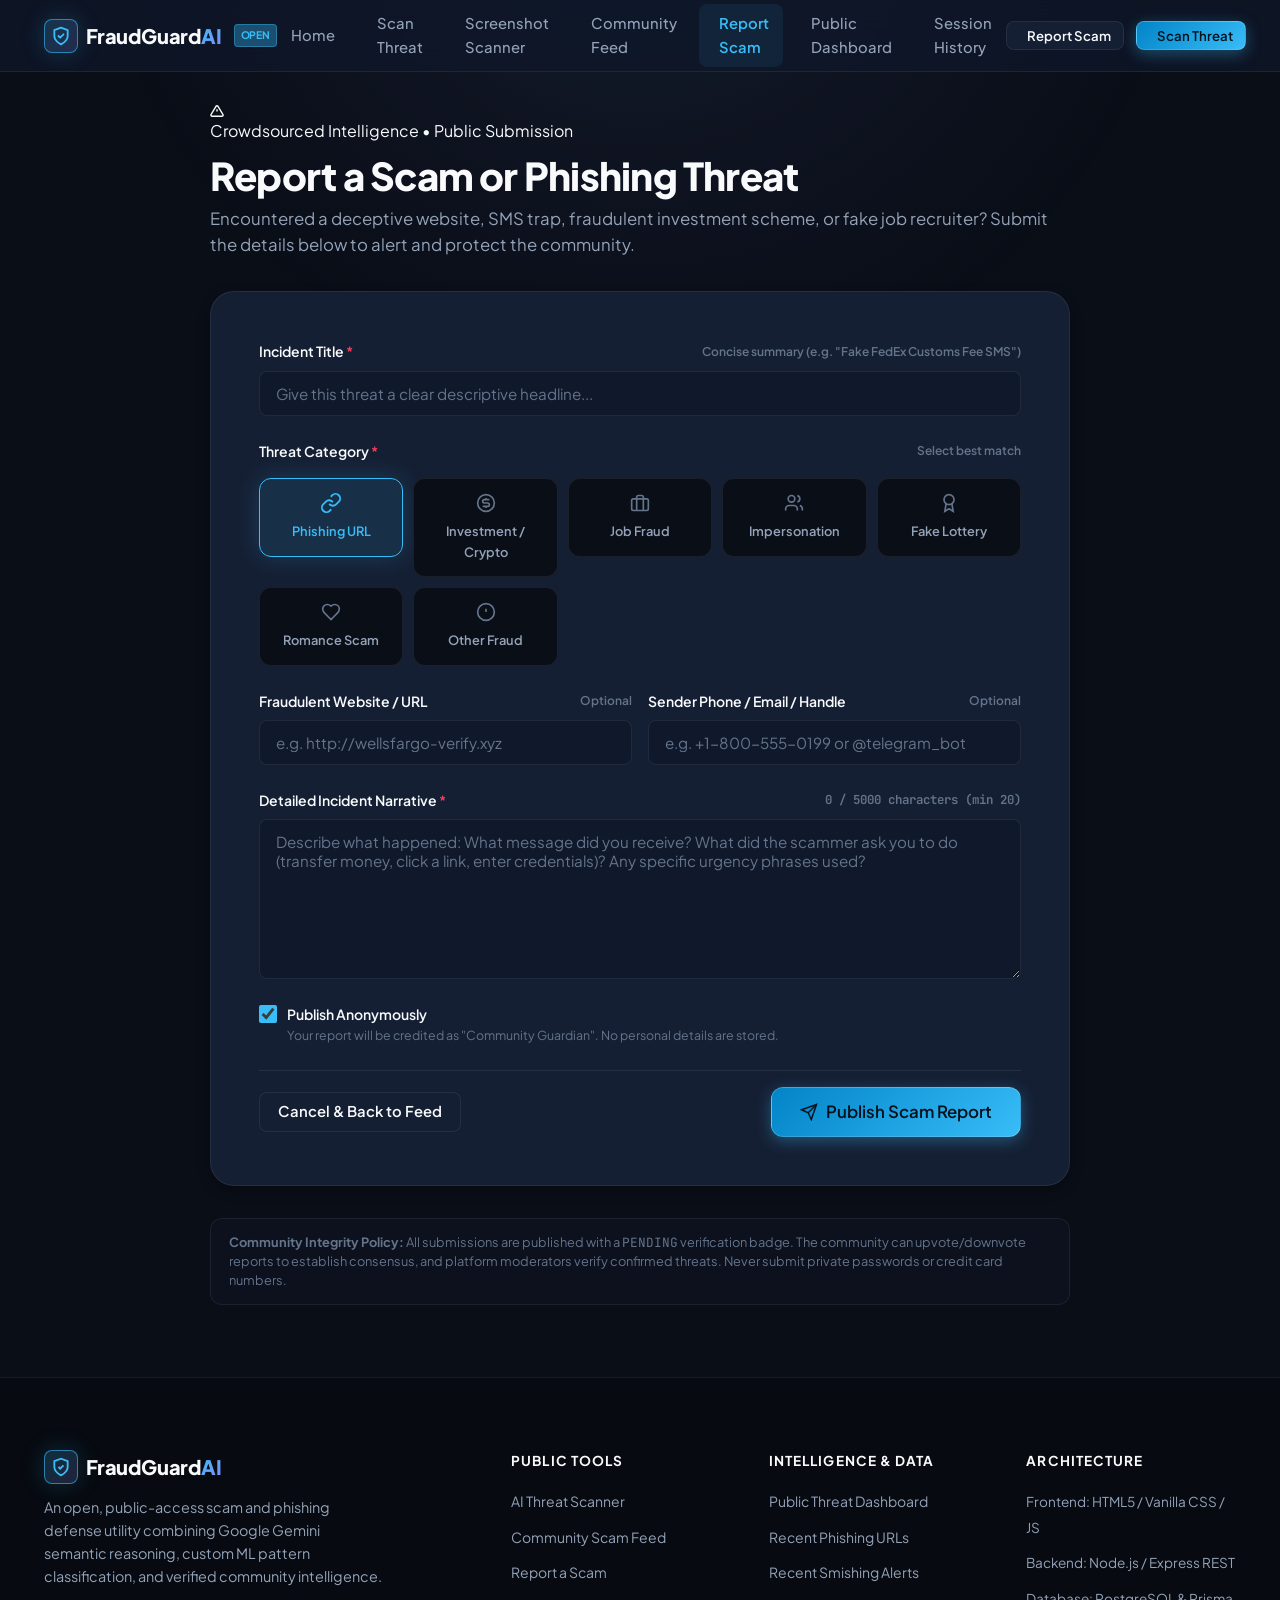
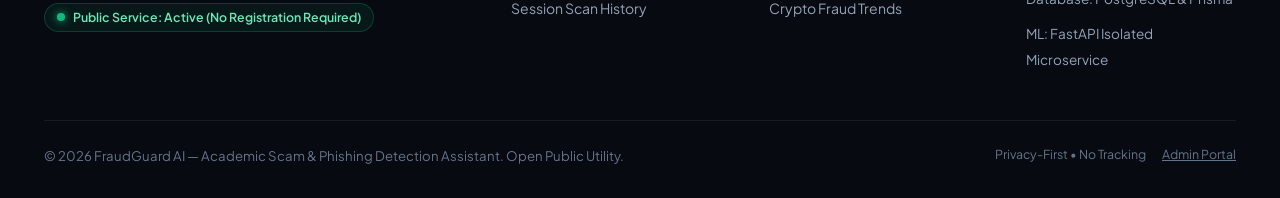
==== pages/report.html @ fe442805 "Initial commit: FraudGuard AI frontend - HTML, CSS, JS pages and components" ====
<!DOCTYPE html>
<html lang="en">
<head>
  <meta charset="UTF-8">
  <meta name="viewport" content="width=device-width, initial-scale=1.0">
  <meta name="description" content="Report a scam, phishing website, or fraud attempt on FraudGuard AI - open public scam reporting without an account.">
  <title>Report a Scam — FraudGuard AI</title>

  <!-- Google Fonts -->
  <link rel="preconnect" href="https://fonts.googleapis.com">
  <link rel="preconnect" href="https://fonts.gstatic.com" crossorigin>
  <link href="https://fonts.googleapis.com/css2?family=JetBrains+Mono:wght@400;500;600&family=Plus+Jakarta+Sans:wght@300;400;500;600;700;800&display=swap" rel="stylesheet">

  <!-- Core Design System & Page Styles -->
  <link rel="stylesheet" href="../css/variables.css">
  <link rel="stylesheet" href="../css/base.css">
  <link rel="stylesheet" href="../css/components.css">
  <link rel="stylesheet" href="../css/report.css">
</head>
<body>

  <!-- Shared Navigation Bar Mount -->
  <div id="navbar-mount"></div>

  <!-- Toast Notification Container -->
  <div id="toast-container"></div>

  <main class="main-content">
    <div class="app-container report-container">
      
      <!-- Page Header -->
      <div class="report-header">
        <div class="hero-pill" style="margin-bottom: var(--space-xs);">
          <svg width="14" height="14" viewBox="0 0 24 24" fill="none" stroke="currentColor" stroke-width="2.5"><path d="M10.29 3.86L1.82 18a2 2 0 0 0 1.71 3h16.94a2 2 0 0 0 1.71-3L13.71 3.86a2 2 0 0 0-3.42 0z"/><line x1="12" y1="9" x2="12" y2="13"/><line x1="12" y1="17" x2="12.01" y2="17"/></svg>
          <span>Crowdsourced Intelligence • Public Submission</span>
        </div>
        <h1 style="font-size: clamp(2rem, 3vw, 2.5rem);">Report a Scam or Phishing Threat</h1>
        <p style="font-size: 1.05rem; margin-top: 6px;">
          Encountered a deceptive website, SMS trap, fraudulent investment scheme, or fake job recruiter? Submit the details below to alert and protect the community.
        </p>
      </div>

      <!-- Success Confirmation Banner -->
      <div id="report-success-banner" class="report-success-banner">
        <div style="font-size:2rem; line-height:1; margin-bottom:8px;">✓</div>
        <h3 style="color:var(--success); font-size:1.25rem;">Scam Report Submitted Successfully</h3>
        <p style="font-size:0.9rem; color:var(--text-muted); margin-top:4px;">
          Thank you for strengthening community defense. Redirecting to the live community scam feed...
        </p>
      </div>

      <!-- Main Reporting Form Card -->
      <div class="report-card">
        <form id="report-scam-form" novalidate>
          
          <!-- 1. Scam Title -->
          <div class="form-group">
            <label class="form-label" for="report-title">
              <span>Incident Title <span style="color:var(--danger)">*</span></span>
              <span style="font-size:0.75rem; color:var(--text-dim);">Concise summary (e.g. "Fake FedEx Customs Fee SMS")</span>
            </label>
            <input type="text" id="report-title" class="form-input" placeholder="Give this threat a clear descriptive headline..." maxlength="150" required>
            <div id="report-title-error" class="field-error-msg">Please enter a valid descriptive title.</div>
          </div>

          <!-- 2. Scam Category -->
          <div class="form-group">
            <label class="form-label">
              <span>Threat Category <span style="color:var(--danger)">*</span></span>
              <span style="font-size:0.75rem; color:var(--text-dim);">Select best match</span>
            </label>

            <div class="category-select-grid">
              <label class="category-radio-card">
                <input type="radio" name="category" value="PHISHING" checked>
                <div class="category-radio-content">
                  <svg viewBox="0 0 24 24" fill="none" stroke="currentColor" stroke-width="2"><path d="M10 13a5 5 0 0 0 7.54.54l3-3a5 5 0 0 0-7.07-7.07l-1.72 1.71"/><path d="M14 11a5 5 0 0 0-7.54-.54l-3 3a5 5 0 0 0 7.07 7.07l1.71-1.71"/></svg>
                  <span>Phishing URL</span>
                </div>
              </label>

              <label class="category-radio-card">
                <input type="radio" name="category" value="INVESTMENT">
                <div class="category-radio-content">
                  <svg viewBox="0 0 24 24" fill="none" stroke="currentColor" stroke-width="2"><circle cx="12" cy="12" r="10"/><path d="M16 8h-6a2 2 0 1 0 0 4h4a2 2 0 1 1 0 4H8"/><path d="M12 6v2m0 8v2"/></svg>
                  <span>Investment / Crypto</span>
                </div>
              </label>

              <label class="category-radio-card">
                <input type="radio" name="category" value="JOB_FRAUD">
                <div class="category-radio-content">
                  <svg viewBox="0 0 24 24" fill="none" stroke="currentColor" stroke-width="2"><rect x="2" y="7" width="20" height="14" rx="2" ry="2"/><path d="M16 21V5a2 2 0 0 0-2-2h-4a2 2 0 0 0-2 2v16"/></svg>
                  <span>Job Fraud</span>
                </div>
              </label>

              <label class="category-radio-card">
                <input type="radio" name="category" value="IMPERSONATION">
                <div class="category-radio-content">
                  <svg viewBox="0 0 24 24" fill="none" stroke="currentColor" stroke-width="2"><path d="M16 21v-2a4 4 0 0 0-4-4H6a4 4 0 0 0-4 4v2"/><circle cx="9" cy="7" r="4"/><path d="M22 21v-2a4 4 0 0 0-3-3.87"/><path d="M16 3.13a4 4 0 0 1 0 7.75"/></svg>
                  <span>Impersonation</span>
                </div>
              </label>

              <label class="category-radio-card">
                <input type="radio" name="category" value="LOTTERY">
                <div class="category-radio-content">
                  <svg viewBox="0 0 24 24" fill="none" stroke="currentColor" stroke-width="2"><circle cx="12" cy="8" r="6"/><path d="M15.477 12.89 17 22l-5-3-5 3 1.523-9.11"/></svg>
                  <span>Fake Lottery</span>
                </div>
              </label>

              <label class="category-radio-card">
                <input type="radio" name="category" value="ROMANCE">
                <div class="category-radio-content">
                  <svg viewBox="0 0 24 24" fill="none" stroke="currentColor" stroke-width="2"><path d="M19 14c1.49-1.46 3-3.21 3-5.5A5.5 5.5 0 0 0 16.5 3c-1.76 0-3 .5-4.5 2-1.5-1.5-2.74-2-4.5-2A5.5 5.5 0 0 0 2 8.5c0 2.3 1.5 4.05 3 5.5l7 7Z"/></svg>
                  <span>Romance Scam</span>
                </div>
              </label>

              <label class="category-radio-card">
                <input type="radio" name="category" value="OTHER">
                <div class="category-radio-content">
                  <svg viewBox="0 0 24 24" fill="none" stroke="currentColor" stroke-width="2"><circle cx="12" cy="12" r="10"/><line x1="12" y1="8" x2="12" y2="12"/><line x1="12" y1="16" x2="12.01" y2="16"/></svg>
                  <span>Other Fraud</span>
                </div>
              </label>
            </div>
            <div id="report-category-error" class="field-error-msg">Please pick a category.</div>
          </div>

          <!-- 3. Source Evidence (URL & Contact) -->
          <div style="display:grid; grid-template-columns:1fr 1fr; gap:var(--space-md);">
            <div class="form-group" style="margin-bottom:0;">
              <label class="form-label" for="report-source-url">
                <span>Fraudulent Website / URL</span>
                <span style="font-size:0.75rem; color:var(--text-dim);">Optional</span>
              </label>
              <input type="text" id="report-source-url" class="form-input" placeholder="e.g. http://wellsfargo-verify.xyz" spellcheck="false">
            </div>

            <div class="form-group" style="margin-bottom:0;">
              <label class="form-label" for="report-source-contact">
                <span>Sender Phone / Email / Handle</span>
                <span style="font-size:0.75rem; color:var(--text-dim);">Optional</span>
              </label>
              <input type="text" id="report-source-contact" class="form-input" placeholder="e.g. +1-800-555-0199 or @telegram_bot">
            </div>
          </div>

          <!-- 4. Detailed Description -->
          <div class="form-group" style="margin-top:var(--space-lg);">
            <div class="form-label">
              <span>Detailed Incident Narrative <span style="color:var(--danger)">*</span></span>
              <span id="report-desc-counter" style="font-size:0.775rem; font-family:var(--font-mono); color:var(--text-dim);">0 / 5000 characters (min 20)</span>
            </div>
            <textarea id="report-description" class="form-textarea" style="min-height:160px;" placeholder="Describe what happened: What message did you receive? What did the scammer ask you to do (transfer money, click a link, enter credentials)? Any specific urgency phrases used?" required></textarea>
            <div id="report-desc-error" class="field-error-msg">Please write at least 20 characters describing the incident.</div>
          </div>

          <!-- 5. Anonymous Submission Checkbox -->
          <div class="form-group">
            <label class="checkbox-label">
              <input type="checkbox" id="report-anonymous" checked>
              <div>
                <span style="font-weight:600; color:var(--text-main);">Publish Anonymously</span>
                <div style="font-size:0.775rem; color:var(--text-dim);">
                  Your report will be credited as "Community Guardian". No personal details are stored.
                </div>
              </div>
            </label>
          </div>

          <!-- 6. Submit Button & Actions -->
          <div style="display:flex; justify-content:space-between; align-items:center; padding-top:var(--space-md); border-top:1px solid var(--border-subtle); flex-wrap:wrap; gap:var(--space-md);">
            <a href="feed.html" class="btn btn-secondary">Cancel & Back to Feed</a>
            <button id="report-submit-btn" type="submit" class="btn btn-primary btn-lg">
              <svg width="18" height="18" viewBox="0 0 24 24" fill="none" stroke="currentColor" stroke-width="2"><line x1="22" y1="2" x2="11" y2="13"/><polygon points="22 2 15 22 11 13 2 9 22 2"/></svg>
              Publish Scam Report
            </button>
          </div>

        </form>
      </div>

      <!-- Transparency Note -->
      <div style="margin-top:var(--space-xl); background:rgba(15, 23, 42, 0.4); border:1px solid var(--border-subtle); border-radius:var(--radius-md); padding:14px 18px; font-size:0.8rem; color:var(--text-dim); line-height:1.5;">
        <strong>Community Integrity Policy:</strong> All submissions are published with a <code>PENDING</code> verification badge. The community can upvote/downvote reports to establish consensus, and platform moderators verify confirmed threats. Never submit private passwords or credit card numbers.
      </div>

    </div>
  </main>

  <!-- Shared Footer Mount -->
  <div id="footer-mount"></div>

  <!-- Modular Scripts -->
  <script src="../js/config.js"></script>
  <script src="../js/storage.js"></script>
  <script src="../js/components/toast.js"></script>
  <script src="../js/components/navbar.js"></script>
  <script src="../js/components/footer.js"></script>
  <script src="../js/report.js"></script>
</body>
</html>
---- css/variables.css ----
/**
 * FraudGuard AI - Design System Variables & Tokens
 * Modern Cybersecurity & AI Aesthetics: Deep dark space canvas, neon cyan/indigo glow, crisp hierarchy.
 */

:root {
  /* Color Palette - Core Canvas & Surfaces */
  --bg-primary: #0a0e17;        /* Ultra deep slate blue */
  --bg-secondary: #0f172a;      /* Slate navy container */
  --bg-surface: #151f33;        /* Card surface */
  --bg-surface-hover: #1e2c47;  /* Hover card surface */
  --bg-glass: rgba(15, 23, 42, 0.75);
  --bg-glass-card: rgba(21, 31, 51, 0.65);
  --bg-glass-subtle: rgba(255, 255, 255, 0.03);

  /* Borders & Dividers */
  --border-subtle: rgba(255, 255, 255, 0.07);
  --border-card: rgba(148, 163, 184, 0.12);
  --border-focus: rgba(56, 189, 248, 0.6);
  --border-glass: rgba(255, 255, 255, 0.1);

  /* Primary Brand & AI Accent */
  --primary: #38bdf8;           /* Neon Cyan */
  --primary-glow: rgba(56, 189, 248, 0.35);
  --primary-hover: #0284c7;
  --secondary: #818cf8;         /* Electric Indigo */
  --secondary-glow: rgba(129, 140, 248, 0.35);
  --accent-purple: #c084fc;      /* AI Magenta / Purple */

  /* Semantic Status Colors */
  --danger: #f43f5e;            /* High Risk / Phishing / Scam */
  --danger-glow: rgba(244, 63, 94, 0.35);
  --danger-bg: rgba(244, 63, 94, 0.12);
  --danger-border: rgba(244, 63, 94, 0.3);

  --warning: #f59e0b;           /* Suspicious / Medium Risk */
  --warning-glow: rgba(245, 158, 11, 0.35);
  --warning-bg: rgba(245, 158, 11, 0.12);
  --warning-border: rgba(245, 158, 11, 0.3);

  --success: #10b981;           /* Legitimate / Safe */
  --success-glow: rgba(16, 185, 129, 0.35);
  --success-bg: rgba(16, 185, 129, 0.12);
  --success-border: rgba(16, 185, 129, 0.3);

  --info: #0ea5e9;              /* Neutral Analysis / System */
  --info-bg: rgba(14, 165, 233, 0.12);

  /* Typography Colors */
  --text-main: #f8fafc;         /* Bright high-contrast white */
  --text-muted: #94a3b8;        /* Soft secondary slate */
  --text-dim: #64748b;          /* Low priority tertiary slate */
  --text-inverse: #090d16;

  /* Typography Families */
  --font-sans: 'Plus Jakarta Sans', -apple-system, BlinkMacSystemFont, 'Segoe UI', Roboto, Oxygen, Ubuntu, Cantarell, sans-serif;
  --font-mono: 'JetBrains Mono', 'Fira Code', Menlo, Monaco, Consolas, monospace;

  /* Spacing Scale */
  --space-2xs: 0.25rem;  /* 4px */
  --space-xs: 0.5rem;   /* 8px */
  --space-sm: 0.75rem;  /* 12px */
  --space-md: 1rem;     /* 16px */
  --space-lg: 1.5rem;   /* 24px */
  --space-xl: 2rem;     /* 32px */
  --space-2xl: 3rem;    /* 48px */
  --space-3xl: 4.5rem;  /* 72px */

  /* Radius */
  --radius-xs: 4px;
  --radius-sm: 8px;
  --radius-md: 12px;
  --radius-lg: 16px;
  --radius-xl: 24px;
  --radius-full: 9999px;

  /* Shadows & Glows */
  --shadow-sm: 0 2px 4px rgba(0, 0, 0, 0.25);
  --shadow-md: 0 4px 12px rgba(0, 0, 0, 0.35);
  --shadow-lg: 0 10px 25px -5px rgba(0, 0, 0, 0.5);
  --shadow-glow-cyan: 0 0 25px rgba(56, 189, 248, 0.2);
  --shadow-glow-indigo: 0 0 30px rgba(129, 140, 248, 0.2);
  --shadow-glow-danger: 0 0 25px rgba(244, 63, 94, 0.25);

  /* Transitions */
  --transition-fast: 150ms cubic-bezier(0.4, 0, 0.2, 1);
  --transition-normal: 250ms cubic-bezier(0.4, 0, 0.2, 1);
  --transition-slow: 400ms cubic-bezier(0.16, 1, 0.3, 1);

  /* Container Max Width */
  --max-width: 1240px;
  --header-height: 72px;
}
---- css/base.css ----
/**
 * FraudGuard AI - Base Styles & Typography Reset
 */

@import url('https://fonts.googleapis.com/css2?family=JetBrains+Mono:wght@400;500;600&family=Plus+Jakarta+Sans:wght@300;400;500;600;700;800&display=swap');

*, *::before, *::after {
  box-sizing: border-box;
  margin: 0;
  padding: 0;
}

html {
  font-size: 16px;
  scroll-behavior: smooth;
  color-scheme: dark;
}

body {
  font-family: var(--font-sans);
  background-color: var(--bg-primary);
  color: var(--text-main);
  line-height: 1.6;
  min-height: 100vh;
  display: flex;
  flex-direction: column;
  overflow-x: hidden;
  -webkit-font-smoothing: antialiased;
  -moz-osx-font-smoothing: grayscale;
}

/* Background atmospheric cyber glow */
body::before {
  content: '';
  position: fixed;
  top: 0;
  left: 50%;
  transform: translateX(-50%);
  width: 100vw;
  height: 600px;
  background: radial-gradient(circle 800px at 50% -150px, rgba(56, 189, 248, 0.12), rgba(129, 140, 248, 0.05), transparent 70%);
  pointer-events: none;
  z-index: 0;
}

/* Typography elements */
h1, h2, h3, h4, h5, h6 {
  font-weight: 700;
  line-height: 1.25;
  color: var(--text-main);
  letter-spacing: -0.02em;
}

h1 {
  font-size: clamp(2.25rem, 4vw + 1rem, 3.5rem);
  font-weight: 800;
}

h2 {
  font-size: clamp(1.75rem, 2.5vw + 0.5rem, 2.35rem);
}

h3 {
  font-size: 1.35rem;
}

p {
  color: var(--text-muted);
}

a {
  color: var(--primary);
  text-decoration: none;
  transition: color var(--transition-fast);
}

a:hover {
  color: var(--primary-hover);
}

img, svg {
  display: block;
  max-width: 100%;
}

button, input, select, textarea {
  font-family: inherit;
  font-size: inherit;
  color: inherit;
}

button {
  cursor: pointer;
  border: none;
  background: none;
}

code, pre {
  font-family: var(--font-mono);
}

/* Scrollbar customization */
::-webkit-scrollbar {
  width: 8px;
  height: 8px;
}

::-webkit-scrollbar-track {
  background: var(--bg-primary);
}

::-webkit-scrollbar-thumb {
  background: #1e293b;
  border-radius: var(--radius-full);
}

::-webkit-scrollbar-thumb:hover {
  background: #334155;
}

/* Main Layout & Containers */
.app-container {
  width: 100%;
  max-width: var(--max-width);
  margin: 0 auto;
  padding: 0 var(--space-lg);
  position: relative;
  z-index: 1;
}

.main-content {
  flex: 1;
  display: flex;
  flex-direction: column;
}

.page-section {
  padding: var(--space-3xl) 0;
  position: relative;
}

/* Text Gradient Utilities */
.gradient-text-cyan {
  background: linear-gradient(135deg, #38bdf8 0%, #818cf8 100%);
  -webkit-background-clip: text;
  -webkit-text-fill-color: transparent;
}

.gradient-text-gold {
  background: linear-gradient(135deg, #fbbf24 0%, #f59e0b 100%);
  -webkit-background-clip: text;
  -webkit-text-fill-color: transparent;
}

.gradient-text-danger {
  background: linear-gradient(135deg, #fb7185 0%, #e11d48 100%);
  -webkit-background-clip: text;
  -webkit-text-fill-color: transparent;
}

/* Accessibility */
.sr-only {
  position: absolute;
  width: 1px;
  height: 1px;
  padding: 0;
  margin: -1px;
  overflow: hidden;
  clip: rect(0, 0, 0, 0);
  white-space: nowrap;
  border: 0;
}
---- css/components.css ----
/**
 * FraudGuard AI - Reusable UI Components
 */

/* ==========================================================================
   1. NAVIGATION BAR
   ========================================================================== */
.site-header {
  position: sticky;
  top: 0;
  height: var(--header-height);
  background: var(--bg-glass);
  backdrop-filter: blur(16px);
  -webkit-backdrop-filter: blur(16px);
  border-bottom: 1px solid var(--border-subtle);
  z-index: 1000;
  display: flex;
  align-items: center;
}

.header-inner {
  display: flex;
  align-items: center;
  justify-content: space-between;
  width: 100%;
}

.brand-logo {
  display: flex;
  align-items: center;
  gap: var(--space-xs);
  text-decoration: none;
  font-size: 1.25rem;
  font-weight: 800;
  color: var(--text-main);
  letter-spacing: -0.01em;
}

.brand-icon {
  width: 34px;
  height: 34px;
  background: linear-gradient(135deg, rgba(56, 189, 248, 0.2), rgba(129, 140, 248, 0.2));
  border: 1px solid var(--border-focus);
  border-radius: var(--radius-sm);
  display: flex;
  align-items: center;
  justify-content: center;
  color: var(--primary);
  box-shadow: var(--shadow-glow-cyan);
}

.brand-badge {
  font-size: 0.65rem;
  padding: 2px 6px;
  background: var(--primary-glow);
  color: var(--primary);
  border-radius: var(--radius-xs);
  border: 1px solid rgba(56, 189, 248, 0.4);
  text-transform: uppercase;
  font-weight: 700;
  margin-left: 4px;
}

.nav-links {
  display: flex;
  align-items: center;
  list-style: none;
  gap: var(--space-xs);
}

.nav-link {
  display: inline-flex;
  align-items: center;
  gap: 6px;
  padding: 8px 14px;
  font-size: 0.925rem;
  font-weight: 500;
  color: var(--text-muted);
  border-radius: var(--radius-sm);
  transition: all var(--transition-fast);
}

.nav-link:hover {
  color: var(--text-main);
  background: var(--bg-glass-subtle);
}

.nav-link.active {
  color: var(--primary);
  background: rgba(56, 189, 248, 0.08);
  font-weight: 600;
}

.nav-actions {
  display: flex;
  align-items: center;
  gap: var(--space-sm);
}

.mobile-menu-btn {
  display: none;
  padding: 8px;
  color: var(--text-main);
  border-radius: var(--radius-sm);
}

/* ==========================================================================
   2. BUTTONS
   ========================================================================== */
.btn {
  display: inline-flex;
  align-items: center;
  justify-content: center;
  gap: 8px;
  font-weight: 600;
  font-size: 0.925rem;
  padding: 10px 18px;
  border-radius: var(--radius-sm);
  transition: all var(--transition-fast);
  cursor: pointer;
  white-space: nowrap;
  line-height: 1.2;
  text-decoration: none;
}

.btn-sm {
  padding: 6px 12px;
  font-size: 0.825rem;
}

.btn-lg {
  padding: 14px 28px;
  font-size: 1.05rem;
  border-radius: var(--radius-md);
}

.btn-primary {
  background: linear-gradient(135deg, #0284c7 0%, #38bdf8 100%);
  color: #04121e;
  box-shadow: 0 4px 15px rgba(56, 189, 248, 0.35);
  border: 1px solid rgba(255, 255, 255, 0.2);
}

.btn-primary:hover {
  background: linear-gradient(135deg, #0369a1 0%, #0284c7 100%);
  color: #ffffff;
  transform: translateY(-2px);
  box-shadow: 0 6px 20px rgba(56, 189, 248, 0.5);
}

.btn-secondary {
  background: var(--bg-surface);
  color: var(--text-main);
  border: 1px solid var(--border-card);
}

.btn-secondary:hover {
  background: var(--bg-surface-hover);
  border-color: var(--text-muted);
  transform: translateY(-2px);
}

.btn-outline {
  background: transparent;
  color: var(--primary);
  border: 1px solid var(--border-focus);
}

.btn-outline:hover {
  background: rgba(56, 189, 248, 0.1);
  color: #fff;
  border-color: var(--primary);
}

.btn-danger {
  background: linear-gradient(135deg, #e11d48 0%, #f43f5e 100%);
  color: #ffffff;
  box-shadow: 0 4px 15px rgba(244, 63, 94, 0.3);
}

.btn-danger:hover {
  background: #be123c;
  transform: translateY(-2px);
  box-shadow: 0 6px 20px rgba(244, 63, 94, 0.5);
}

.btn-glass {
  background: var(--bg-glass-subtle);
  border: 1px solid var(--border-subtle);
  color: var(--text-main);
  backdrop-filter: blur(8px);
}

.btn-glass:hover {
  background: rgba(255, 255, 255, 0.08);
  border-color: var(--border-card);
}

/* ==========================================================================
   3. CARDS & CONTAINERS
   ========================================================================== */
.card {
  background: var(--bg-surface);
  border: 1px solid var(--border-card);
  border-radius: var(--radius-lg);
  padding: var(--space-xl);
  transition: transform var(--transition-normal), border-color var(--transition-normal), box-shadow var(--transition-normal);
  position: relative;
  overflow: hidden;
}

.card-glass {
  background: var(--bg-glass-card);
  backdrop-filter: blur(16px);
  -webkit-backdrop-filter: blur(16px);
  border: 1px solid var(--border-glass);
}

.card-interactive:hover {
  transform: translateY(-4px);
  border-color: rgba(56, 189, 248, 0.4);
  box-shadow: var(--shadow-glow-cyan);
}

.card-header {
  display: flex;
  align-items: center;
  justify-content: space-between;
  margin-bottom: var(--space-md);
  padding-bottom: var(--space-sm);
  border-bottom: 1px solid var(--border-subtle);
}

.card-title {
  font-size: 1.25rem;
  font-weight: 700;
  display: flex;
  align-items: center;
  gap: 8px;
}

.card-desc {
  font-size: 0.925rem;
  color: var(--text-muted);
  line-height: 1.5;
}

/* ==========================================================================
   4. BADGES & STATUS PILLS
   ========================================================================== */
.badge {
  display: inline-flex;
  align-items: center;
  gap: 6px;
  font-size: 0.775rem;
  font-weight: 700;
  padding: 4px 10px;
  border-radius: var(--radius-full);
  text-transform: uppercase;
  letter-spacing: 0.04em;
  line-height: 1;
}

.badge-dot {
  width: 6px;
  height: 6px;
  border-radius: 50%;
}

.badge-danger {
  background: var(--danger-bg);
  color: #fda4af;
  border: 1px solid var(--danger-border);
}
.badge-danger .badge-dot { background: var(--danger); box-shadow: 0 0 6px var(--danger); }

.badge-warning {
  background: var(--warning-bg);
  color: #fde68a;
  border: 1px solid var(--warning-border);
}
.badge-warning .badge-dot { background: var(--warning); box-shadow: 0 0 6px var(--warning); }

.badge-success {
  background: var(--success-bg);
  color: #a7f3d0;
  border: 1px solid var(--success-border);
}
.badge-success .badge-dot { background: var(--success); box-shadow: 0 0 6px var(--success); }

.badge-info {
  background: var(--info-bg);
  color: #bae6fd;
  border: 1px solid rgba(14, 165, 233, 0.3);
}
.badge-info .badge-dot { background: var(--info); box-shadow: 0 0 6px var(--info); }

.badge-primary {
  background: rgba(56, 189, 248, 0.12);
  color: var(--primary);
  border: 1px solid rgba(56, 189, 248, 0.3);
}

/* ==========================================================================
   5. STATS TILES
   ========================================================================== */
.stats-grid {
  display: grid;
  grid-template-columns: repeat(auto-fit, minmax(220px, 1fr));
  gap: var(--space-lg);
}

.stat-card {
  background: var(--bg-glass-card);
  border: 1px solid var(--border-card);
  border-radius: var(--radius-md);
  padding: var(--space-lg);
  backdrop-filter: blur(12px);
  display: flex;
  flex-direction: column;
  gap: var(--space-xs);
  position: relative;
}

.stat-icon {
  width: 42px;
  height: 42px;
  border-radius: var(--radius-sm);
  display: flex;
  align-items: center;
  justify-content: center;
  background: rgba(56, 189, 248, 0.1);
  color: var(--primary);
  margin-bottom: var(--space-xs);
}

.stat-value {
  font-size: 2.25rem;
  font-weight: 800;
  color: var(--text-main);
  letter-spacing: -0.02em;
  line-height: 1.1;
}

.stat-label {
  font-size: 0.85rem;
  color: var(--text-muted);
  font-weight: 500;
  text-transform: uppercase;
  letter-spacing: 0.05em;
}

/* ==========================================================================
   6. FORMS & INPUTS
   ========================================================================== */
.form-group {
  display: flex;
  flex-direction: column;
  gap: 8px;
  margin-bottom: var(--space-lg);
}

.form-label {
  font-size: 0.875rem;
  font-weight: 600;
  color: var(--text-main);
  display: flex;
  align-items: center;
  justify-content: space-between;
}

.form-input, .form-textarea, .form-select {
  width: 100%;
  background: rgba(15, 23, 42, 0.8);
  border: 1px solid var(--border-card);
  border-radius: var(--radius-sm);
  padding: 12px 16px;
  color: var(--text-main);
  font-size: 0.95rem;
  transition: border-color var(--transition-fast), box-shadow var(--transition-fast);
  outline: none;
}

.form-input:focus, .form-textarea:focus, .form-select:focus {
  border-color: var(--primary);
  box-shadow: 0 0 0 3px var(--primary-glow);
}

.form-input::placeholder, .form-textarea::placeholder {
  color: var(--text-dim);
}

.form-helper {
  font-size: 0.8rem;
  color: var(--text-muted);
}

.form-error {
  font-size: 0.8rem;
  color: var(--danger);
  font-weight: 500;
}

/* ==========================================================================
   7. TOAST NOTIFICATION CONTAINER
   ========================================================================== */
#toast-container {
  position: fixed;
  bottom: 24px;
  right: 24px;
  display: flex;
  flex-direction: column;
  gap: 12px;
  z-index: 9999;
  max-width: 380px;
  width: 100%;
  pointer-events: none;
}

.toast {
  pointer-events: auto;
  display: flex;
  align-items: flex-start;
  gap: 12px;
  background: var(--bg-surface);
  border: 1px solid var(--border-card);
  border-radius: var(--radius-md);
  padding: 14px 18px;
  box-shadow: var(--shadow-lg);
  animation: toastSlideIn 0.3s cubic-bezier(0.16, 1, 0.3, 1) forwards;
  position: relative;
  overflow: hidden;
}

.toast-success { border-left: 4px solid var(--success); }
.toast-error { border-left: 4px solid var(--danger); }
.toast-warning { border-left: 4px solid var(--warning); }
.toast-info { border-left: 4px solid var(--primary); }

.toast-content {
  flex: 1;
}

.toast-title {
  font-size: 0.9rem;
  font-weight: 700;
  color: var(--text-main);
  margin-bottom: 2px;
}

.toast-message {
  font-size: 0.825rem;
  color: var(--text-muted);
}

.toast-close {
  color: var(--text-dim);
  font-size: 1.25rem;
  line-height: 1;
  padding: 2px;
  cursor: pointer;
}

.toast-close:hover {
  color: var(--text-main);
}

@keyframes toastSlideIn {
  from {
    transform: translateX(100%);
    opacity: 0;
  }
  to {
    transform: translateX(0);
    opacity: 1;
  }
}

/* ==========================================================================
   8. FOOTER
   ========================================================================== */
.site-footer {
  background: #070a10;
  border-top: 1px solid var(--border-subtle);
  padding: var(--space-3xl) 0 var(--space-xl);
  margin-top: auto;
  position: relative;
  z-index: 10;
}

.footer-grid {
  display: grid;
  grid-template-columns: 2fr 1fr 1fr 1fr;
  gap: var(--space-2xl);
  margin-bottom: var(--space-2xl);
}

.footer-brand p {
  margin-top: var(--space-sm);
  font-size: 0.9rem;
  max-width: 340px;
}

.footer-col-title {
  font-size: 0.85rem;
  text-transform: uppercase;
  letter-spacing: 0.08em;
  color: var(--text-main);
  margin-bottom: var(--space-md);
  font-weight: 700;
}

.footer-links {
  list-style: none;
  display: flex;
  flex-direction: column;
  gap: 10px;
}

.footer-links a {
  color: var(--text-muted);
  font-size: 0.875rem;
  transition: color var(--transition-fast);
}

.footer-links a:hover {
  color: var(--primary);
  padding-left: 2px;
}

.footer-bottom {
  padding-top: var(--space-lg);
  border-top: 1px solid var(--border-subtle);
  display: flex;
  align-items: center;
  justify-content: space-between;
  font-size: 0.825rem;
  color: var(--text-dim);
  flex-wrap: wrap;
  gap: var(--space-md);
}

.system-status-pill {
  display: inline-flex;
  align-items: center;
  gap: 8px;
  padding: 4px 12px;
  background: rgba(16, 185, 129, 0.08);
  border: 1px solid rgba(16, 185, 129, 0.25);
  border-radius: var(--radius-full);
  color: #6ee7b7;
  font-size: 0.775rem;
  font-weight: 600;
}

.status-dot-pulse {
  width: 8px;
  height: 8px;
  background: var(--success);
  border-radius: 50%;
  box-shadow: 0 0 8px var(--success);
  animation: pulse 2s infinite;
}

@keyframes pulse {
  0% { transform: scale(0.95); opacity: 0.8; }
  50% { transform: scale(1.2); opacity: 1; }
  100% { transform: scale(0.95); opacity: 0.8; }
}

/* ==========================================================================
   9. RESPONSIVE BREAKPOINTS
   ========================================================================== */
@media (max-width: 992px) {
  .footer-grid {
    grid-template-columns: 1fr 1fr;
    gap: var(--space-xl);
  }
}

@media (max-width: 768px) {
  .nav-links, .nav-actions .btn {
    display: none;
  }
  .mobile-menu-btn {
    display: block;
  }
  .footer-grid {
    grid-template-columns: 1fr;
  }
  .footer-bottom {
    flex-direction: column;
    align-items: flex-start;
  }
}
---- css/report.css ----
/**
 * FraudGuard AI - Report Scam Page Styles
 */

.report-container {
  padding: var(--space-xl) 0 var(--space-3xl);
  max-width: 860px;
  margin: 0 auto;
}

.report-header {
  margin-bottom: var(--space-xl);
  text-align: left;
}

.report-card {
  background: var(--bg-surface);
  border: 1px solid var(--border-card);
  border-radius: var(--radius-xl);
  padding: var(--space-2xl);
  box-shadow: var(--shadow-md);
  position: relative;
}

/* Category Grid Selector */
.category-select-grid {
  display: grid;
  grid-template-columns: repeat(auto-fill, minmax(130px, 1fr));
  gap: 10px;
  margin-top: 8px;
}

.category-radio-card {
  position: relative;
  cursor: pointer;
}

.category-radio-card input[type="radio"] {
  position: absolute;
  opacity: 0;
  pointer-events: none;
}

.category-radio-content {
  display: flex;
  flex-direction: column;
  align-items: center;
  justify-content: center;
  padding: 14px 10px;
  border-radius: var(--radius-md);
  background: var(--bg-primary);
  border: 1px solid var(--border-subtle);
  color: var(--text-muted);
  font-size: 0.8rem;
  font-weight: 600;
  gap: 8px;
  text-align: center;
  transition: all var(--transition-fast);
}

.category-radio-content svg {
  width: 20px;
  height: 20px;
  color: var(--text-dim);
  transition: all var(--transition-fast);
}

.category-radio-card:hover .category-radio-content {
  border-color: var(--border-card);
  color: var(--text-main);
  background: var(--bg-glass-subtle);
}

.category-radio-card input[type="radio"]:checked + .category-radio-content {
  background: rgba(56, 189, 248, 0.1);
  border-color: var(--primary);
  color: var(--primary);
  box-shadow: var(--shadow-glow-cyan);
}

.category-radio-card input[type="radio"]:checked + .category-radio-content svg {
  color: var(--primary);
  transform: scale(1.1);
}

/* Form Helper & Validation Errors */
.field-error-msg {
  display: none;
  font-size: 0.775rem;
  color: var(--danger);
  margin-top: 4px;
  font-weight: 500;
}

.field-error-msg.active {
  display: block;
}

.form-input.has-error, .form-textarea.has-error {
  border-color: var(--danger);
  box-shadow: 0 0 0 2px var(--danger-glow);
}

/* Checkbox Styling */
.checkbox-label {
  display: flex;
  align-items: flex-start;
  gap: 10px;
  cursor: pointer;
  font-size: 0.875rem;
  color: var(--text-muted);
  user-select: none;
}

.checkbox-label input[type="checkbox"] {
  width: 18px;
  height: 18px;
  accent-color: var(--primary);
  margin-top: 2px;
  cursor: pointer;
}

/* Success Modal / Banner */
.report-success-banner {
  display: none;
  background: rgba(16, 185, 129, 0.1);
  border: 1px solid rgba(16, 185, 129, 0.3);
  border-radius: var(--radius-lg);
  padding: var(--space-xl);
  text-align: center;
  margin-bottom: var(--space-xl);
}

/* Responsive */
@media (max-width: 640px) {
  .report-card {
    padding: var(--space-lg);
  }
  .category-select-grid {
    grid-template-columns: repeat(2, 1fr);
  }
}
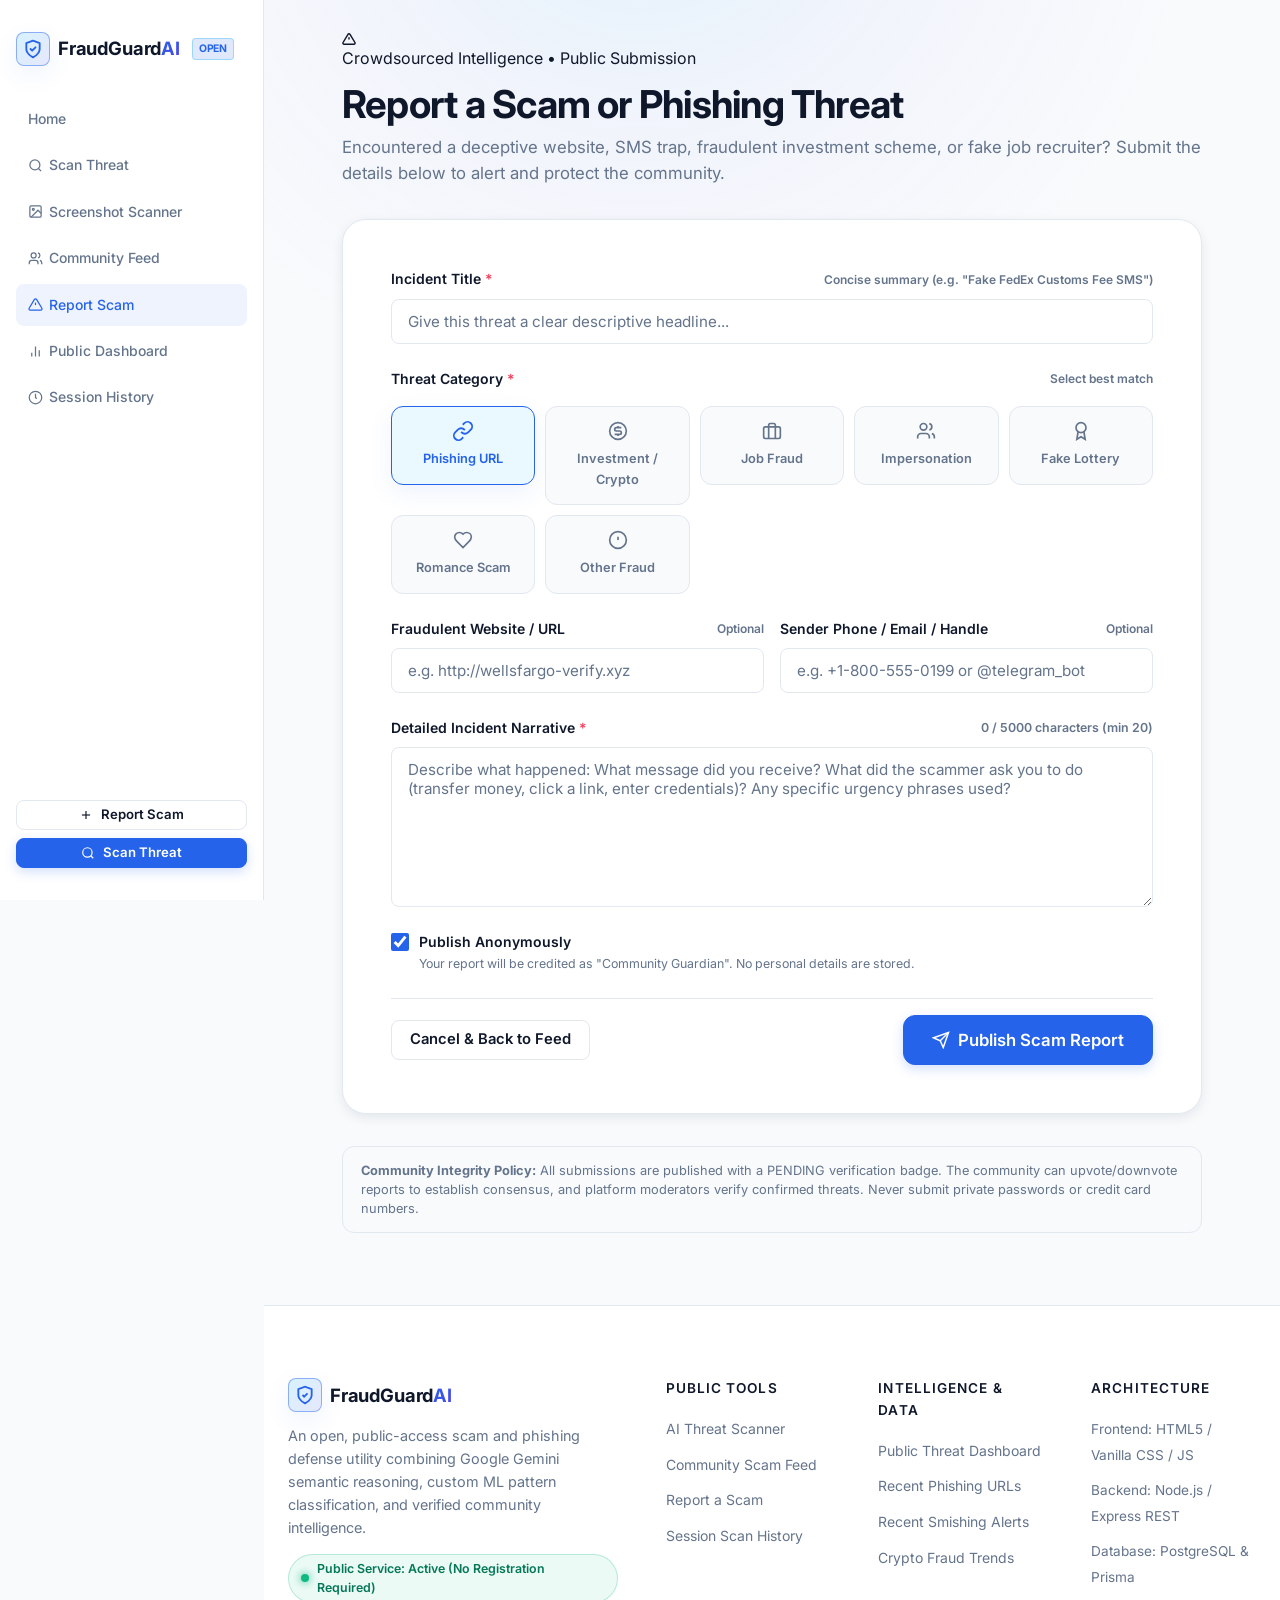
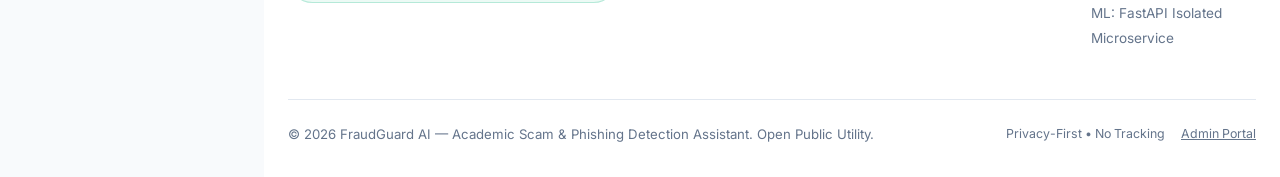
==== commit ebb147b3: "Refresh FraudGuardAI dashboard UI Co-authored-by: Copilot <223556219+Copilot@users.noreply.github.co" ====
--- a/pages/report.html
+++ b/pages/report.html
@@ -185,7 +185,7 @@
       </div>
 
       <!-- Transparency Note -->
-      <div style="margin-top:var(--space-xl); background:rgba(15, 23, 42, 0.4); border:1px solid var(--border-subtle); border-radius:var(--radius-md); padding:14px 18px; font-size:0.8rem; color:var(--text-dim); line-height:1.5;">
+      <div style="margin-top:var(--space-xl); background:#F8FAFC; border:1px solid var(--border-subtle); border-radius:var(--radius-md); padding:14px 18px; font-size:0.8rem; color:var(--text-dim); line-height:1.5;">
         <strong>Community Integrity Policy:</strong> All submissions are published with a <code>PENDING</code> verification badge. The community can upvote/downvote reports to establish consensus, and platform moderators verify confirmed threats. Never submit private passwords or credit card numbers.
       </div>
 
--- a/css/variables.css
+++ b/css/variables.css
@@ -1,30 +1,30 @@
 /**
  * FraudGuard AI - Design System Variables & Tokens
- * Modern Cybersecurity & AI Aesthetics: Deep dark space canvas, neon cyan/indigo glow, crisp hierarchy.
+ * FraudGuard AI light enterprise theme.
  */
 
 :root {
   /* Color Palette - Core Canvas & Surfaces */
-  --bg-primary: #0a0e17;        /* Ultra deep slate blue */
-  --bg-secondary: #0f172a;      /* Slate navy container */
-  --bg-surface: #151f33;        /* Card surface */
-  --bg-surface-hover: #1e2c47;  /* Hover card surface */
-  --bg-glass: rgba(15, 23, 42, 0.75);
-  --bg-glass-card: rgba(21, 31, 51, 0.65);
-  --bg-glass-subtle: rgba(255, 255, 255, 0.03);
+  --bg-primary: #F8FAFC;
+  --bg-secondary: #FFFFFF;
+  --bg-surface: #FFFFFF;
+  --bg-surface-hover: #F1F5F9;
+  --bg-glass: rgba(255, 255, 255, 0.96);
+  --bg-glass-card: #FFFFFF;
+  --bg-glass-subtle: #F1F5F9;
 
   /* Borders & Dividers */
-  --border-subtle: rgba(255, 255, 255, 0.07);
-  --border-card: rgba(148, 163, 184, 0.12);
-  --border-focus: rgba(56, 189, 248, 0.6);
-  --border-glass: rgba(255, 255, 255, 0.1);
+  --border-subtle: #E2E8F0;
+  --border-card: #E2E8F0;
+  --border-focus: rgba(37, 99, 235, 0.45);
+  --border-glass: #E2E8F0;
 
   /* Primary Brand & AI Accent */
-  --primary: #38bdf8;           /* Neon Cyan */
-  --primary-glow: rgba(56, 189, 248, 0.35);
-  --primary-hover: #0284c7;
-  --secondary: #818cf8;         /* Electric Indigo */
-  --secondary-glow: rgba(129, 140, 248, 0.35);
+  --primary: #2563EB;
+  --primary-glow: rgba(37, 99, 235, 0.14);
+  --primary-hover: #1D4ED8;
+  --secondary: #4F46E5;
+  --secondary-glow: rgba(79, 70, 229, 0.14);
   --accent-purple: #c084fc;      /* AI Magenta / Purple */
 
   /* Semantic Status Colors */
@@ -47,14 +47,14 @@
   --info-bg: rgba(14, 165, 233, 0.12);
 
   /* Typography Colors */
-  --text-main: #f8fafc;         /* Bright high-contrast white */
-  --text-muted: #94a3b8;        /* Soft secondary slate */
-  --text-dim: #64748b;          /* Low priority tertiary slate */
-  --text-inverse: #090d16;
+  --text-main: #0F172A;
+  --text-muted: #64748B;
+  --text-dim: #64748B;
+  --text-inverse: #FFFFFF;
 
   /* Typography Families */
-  --font-sans: 'Plus Jakarta Sans', -apple-system, BlinkMacSystemFont, 'Segoe UI', Roboto, Oxygen, Ubuntu, Cantarell, sans-serif;
-  --font-mono: 'JetBrains Mono', 'Fira Code', Menlo, Monaco, Consolas, monospace;
+  --font-sans: 'Inter', -apple-system, BlinkMacSystemFont, 'Segoe UI', Roboto, Oxygen, Ubuntu, Cantarell, sans-serif;
+  --font-mono: 'Inter', -apple-system, BlinkMacSystemFont, 'Segoe UI', sans-serif;
 
   /* Spacing Scale */
   --space-2xs: 0.25rem;  /* 4px */
@@ -75,12 +75,12 @@
   --radius-full: 9999px;
 
   /* Shadows & Glows */
-  --shadow-sm: 0 2px 4px rgba(0, 0, 0, 0.25);
-  --shadow-md: 0 4px 12px rgba(0, 0, 0, 0.35);
-  --shadow-lg: 0 10px 25px -5px rgba(0, 0, 0, 0.5);
-  --shadow-glow-cyan: 0 0 25px rgba(56, 189, 248, 0.2);
-  --shadow-glow-indigo: 0 0 30px rgba(129, 140, 248, 0.2);
-  --shadow-glow-danger: 0 0 25px rgba(244, 63, 94, 0.25);
+  --shadow-sm: 0 1px 3px rgba(15, 23, 42, 0.08);
+  --shadow-md: 0 4px 12px rgba(15, 23, 42, 0.08);
+  --shadow-lg: 0 10px 25px -5px rgba(15, 23, 42, 0.14);
+  --shadow-glow-cyan: 0 8px 24px rgba(37, 99, 235, 0.08);
+  --shadow-glow-indigo: 0 8px 24px rgba(79, 70, 229, 0.08);
+  --shadow-glow-danger: 0 0 25px rgba(244, 63, 94, 0.15);
 
   /* Transitions */
   --transition-fast: 150ms cubic-bezier(0.4, 0, 0.2, 1);
@@ -89,5 +89,6 @@
 
   /* Container Max Width */
   --max-width: 1240px;
-  --header-height: 72px;
+  --header-height: 100vh;
+  --sidebar-width: 264px;
 }
--- a/css/base.css
+++ b/css/base.css
@@ -2,7 +2,7 @@
  * FraudGuard AI - Base Styles & Typography Reset
  */
 
-@import url('https://fonts.googleapis.com/css2?family=JetBrains+Mono:wght@400;500;600&family=Plus+Jakarta+Sans:wght@300;400;500;600;700;800&display=swap');
+@import url('https://fonts.googleapis.com/css2?family=Inter:wght@400;500;600;700&display=swap');
 
 *, *::before, *::after {
   box-sizing: border-box;
@@ -13,7 +13,7 @@
 html {
   font-size: 16px;
   scroll-behavior: smooth;
-  color-scheme: dark;
+  color-scheme: light;
 }
 
 body {
@@ -45,7 +45,7 @@
 
 /* Typography elements */
 h1, h2, h3, h4, h5, h6 {
-  font-weight: 700;
+  font-weight: 600;
   line-height: 1.25;
   color: var(--text-main);
   letter-spacing: -0.02em;
@@ -53,7 +53,7 @@
 
 h1 {
   font-size: clamp(2.25rem, 4vw + 1rem, 3.5rem);
-  font-weight: 800;
+  font-weight: 700;
 }
 
 h2 {
@@ -110,12 +110,12 @@
 }
 
 ::-webkit-scrollbar-thumb {
-  background: #1e293b;
+  background: #CBD5E1;
   border-radius: var(--radius-full);
 }
 
 ::-webkit-scrollbar-thumb:hover {
-  background: #334155;
+  background: #94A3B8;
 }
 
 /* Main Layout & Containers */
@@ -132,6 +132,11 @@
   flex: 1;
   display: flex;
   flex-direction: column;
+  margin-left: var(--sidebar-width);
+}
+
+.site-footer {
+  margin-left: var(--sidebar-width);
 }
 
 .page-section {
@@ -141,7 +146,7 @@
 
 /* Text Gradient Utilities */
 .gradient-text-cyan {
-  background: linear-gradient(135deg, #38bdf8 0%, #818cf8 100%);
+  background: linear-gradient(135deg, #2563EB 0%, #4F46E5 100%);
   -webkit-background-clip: text;
   -webkit-text-fill-color: transparent;
 }
--- a/css/components.css
+++ b/css/components.css
@@ -6,23 +6,31 @@
    1. NAVIGATION BAR
    ========================================================================== */
 .site-header {
-  position: sticky;
+  position: fixed;
   top: 0;
-  height: var(--header-height);
-  background: var(--bg-glass);
-  backdrop-filter: blur(16px);
-  -webkit-backdrop-filter: blur(16px);
-  border-bottom: 1px solid var(--border-subtle);
+  left: 0;
+  width: var(--sidebar-width);
+  height: 100vh;
+  height: 100dvh;
+  background: var(--bg-secondary);
+  border-right: 1px solid var(--border-subtle);
   z-index: 1000;
   display: flex;
   align-items: center;
+  overflow-y: auto;
 }
 
 .header-inner {
   display: flex;
-  align-items: center;
-  justify-content: space-between;
+  align-items: stretch;
+  justify-content: flex-start;
+  flex-direction: column;
+  gap: var(--space-xl);
   width: 100%;
+  min-height: 100%;
+  max-width: none;
+  margin: 0;
+  padding: var(--space-xl) var(--space-md);
 }
 
 .brand-logo {
@@ -30,8 +38,8 @@
   align-items: center;
   gap: var(--space-xs);
   text-decoration: none;
-  font-size: 1.25rem;
-  font-weight: 800;
+  font-size: 1.15rem;
+  font-weight: 700;
   color: var(--text-main);
   letter-spacing: -0.01em;
 }
@@ -63,17 +71,18 @@
 
 .nav-links {
   display: flex;
-  align-items: center;
+  align-items: stretch;
+  flex-direction: column;
   list-style: none;
-  gap: var(--space-xs);
+  gap: 4px;
 }
 
 .nav-link {
-  display: inline-flex;
+  display: flex;
   align-items: center;
   gap: 6px;
-  padding: 8px 14px;
-  font-size: 0.925rem;
+  padding: 10px 12px;
+  font-size: 0.875rem;
   font-weight: 500;
   color: var(--text-muted);
   border-radius: var(--radius-sm);
@@ -87,14 +96,16 @@
 
 .nav-link.active {
   color: var(--primary);
-  background: rgba(56, 189, 248, 0.08);
-  font-weight: 600;
+  background: rgba(37, 99, 235, 0.08);
+  font-weight: 500;
 }
 
 .nav-actions {
   display: flex;
-  align-items: center;
-  gap: var(--space-sm);
+  flex-direction: column;
+  align-items: stretch;
+  gap: var(--space-xs);
+  margin-top: auto;
 }
 
 .mobile-menu-btn {
@@ -135,17 +146,17 @@
 }
 
 .btn-primary {
-  background: linear-gradient(135deg, #0284c7 0%, #38bdf8 100%);
-  color: #04121e;
-  box-shadow: 0 4px 15px rgba(56, 189, 248, 0.35);
-  border: 1px solid rgba(255, 255, 255, 0.2);
+  background: var(--primary);
+  color: #FFFFFF;
+  box-shadow: 0 4px 12px rgba(37, 99, 235, 0.2);
+  border: 1px solid var(--primary);
 }
 
 .btn-primary:hover {
-  background: linear-gradient(135deg, #0369a1 0%, #0284c7 100%);
+  background: var(--primary-hover);
   color: #ffffff;
   transform: translateY(-2px);
-  box-shadow: 0 6px 20px rgba(56, 189, 248, 0.5);
+  box-shadow: 0 6px 20px rgba(37, 99, 235, 0.25);
 }
 
 .btn-secondary {
@@ -168,7 +179,7 @@
 
 .btn-outline:hover {
   background: rgba(56, 189, 248, 0.1);
-  color: #fff;
+  color: var(--primary-hover);
   border-color: var(--primary);
 }
 
@@ -192,7 +203,7 @@
 }
 
 .btn-glass:hover {
-  background: rgba(255, 255, 255, 0.08);
+  background: #F1F5F9;
   border-color: var(--border-card);
 }
 
@@ -233,7 +244,7 @@
 
 .card-title {
   font-size: 1.25rem;
-  font-weight: 700;
+  font-weight: 600;
   display: flex;
   align-items: center;
   gap: 8px;
@@ -269,28 +280,28 @@
 
 .badge-danger {
   background: var(--danger-bg);
-  color: #fda4af;
+  color: #BE123C;
   border: 1px solid var(--danger-border);
 }
 .badge-danger .badge-dot { background: var(--danger); box-shadow: 0 0 6px var(--danger); }
 
 .badge-warning {
   background: var(--warning-bg);
-  color: #fde68a;
+  color: #92400E;
   border: 1px solid var(--warning-border);
 }
 .badge-warning .badge-dot { background: var(--warning); box-shadow: 0 0 6px var(--warning); }
 
 .badge-success {
   background: var(--success-bg);
-  color: #a7f3d0;
+  color: #047857;
   border: 1px solid var(--success-border);
 }
 .badge-success .badge-dot { background: var(--success); box-shadow: 0 0 6px var(--success); }
 
 .badge-info {
   background: var(--info-bg);
-  color: #bae6fd;
+  color: #0369A1;
   border: 1px solid rgba(14, 165, 233, 0.3);
 }
 .badge-info .badge-dot { background: var(--info); box-shadow: 0 0 6px var(--info); }
@@ -336,7 +347,7 @@
 
 .stat-value {
   font-size: 2.25rem;
-  font-weight: 800;
+  font-weight: 700;
   color: var(--text-main);
   letter-spacing: -0.02em;
   line-height: 1.1;
@@ -371,7 +382,7 @@
 
 .form-input, .form-textarea, .form-select {
   width: 100%;
-  background: rgba(15, 23, 42, 0.8);
+  background: #FFFFFF;
   border: 1px solid var(--border-card);
   border-radius: var(--radius-sm);
   padding: 12px 16px;
@@ -443,7 +454,7 @@
 
 .toast-title {
   font-size: 0.9rem;
-  font-weight: 700;
+  font-weight: 600;
   color: var(--text-main);
   margin-bottom: 2px;
 }
@@ -480,7 +491,7 @@
    8. FOOTER
    ========================================================================== */
 .site-footer {
-  background: #070a10;
+  background: #FFFFFF;
   border-top: 1px solid var(--border-subtle);
   padding: var(--space-3xl) 0 var(--space-xl);
   margin-top: auto;
@@ -507,7 +518,7 @@
   letter-spacing: 0.08em;
   color: var(--text-main);
   margin-bottom: var(--space-md);
-  font-weight: 700;
+  font-weight: 600;
 }
 
 .footer-links {
@@ -548,7 +559,7 @@
   background: rgba(16, 185, 129, 0.08);
   border: 1px solid rgba(16, 185, 129, 0.25);
   border-radius: var(--radius-full);
-  color: #6ee7b7;
+  color: #047857;
   font-size: 0.775rem;
   font-weight: 600;
 }
@@ -579,11 +590,42 @@
 }
 
 @media (max-width: 768px) {
-  .nav-links, .nav-actions .btn {
-    display: none;
-  }
-  .mobile-menu-btn {
-    display: block;
+  .site-header {
+    position: static;
+    width: 100%;
+    height: auto;
+    overflow: visible;
+    border-right: 0;
+    border-bottom: 1px solid var(--border-subtle);
+  }
+  .header-inner {
+    gap: var(--space-md);
+    padding: var(--space-md);
+    min-height: 0;
+  }
+  .header-inner nav {
+    width: 100%;
+    overflow-x: auto;
+  }
+  .nav-links {
+    flex-direction: row;
+    width: max-content;
+    min-width: 100%;
+    padding-bottom: 4px;
+  }
+  .nav-link {
+    white-space: nowrap;
+  }
+  .nav-actions {
+    flex-direction: row;
+    margin-top: 0;
+  }
+  .nav-actions .btn {
+    flex: 1;
+  }
+  .main-content,
+  .site-footer {
+    margin-left: 0;
   }
   .footer-grid {
     grid-template-columns: 1fr;
